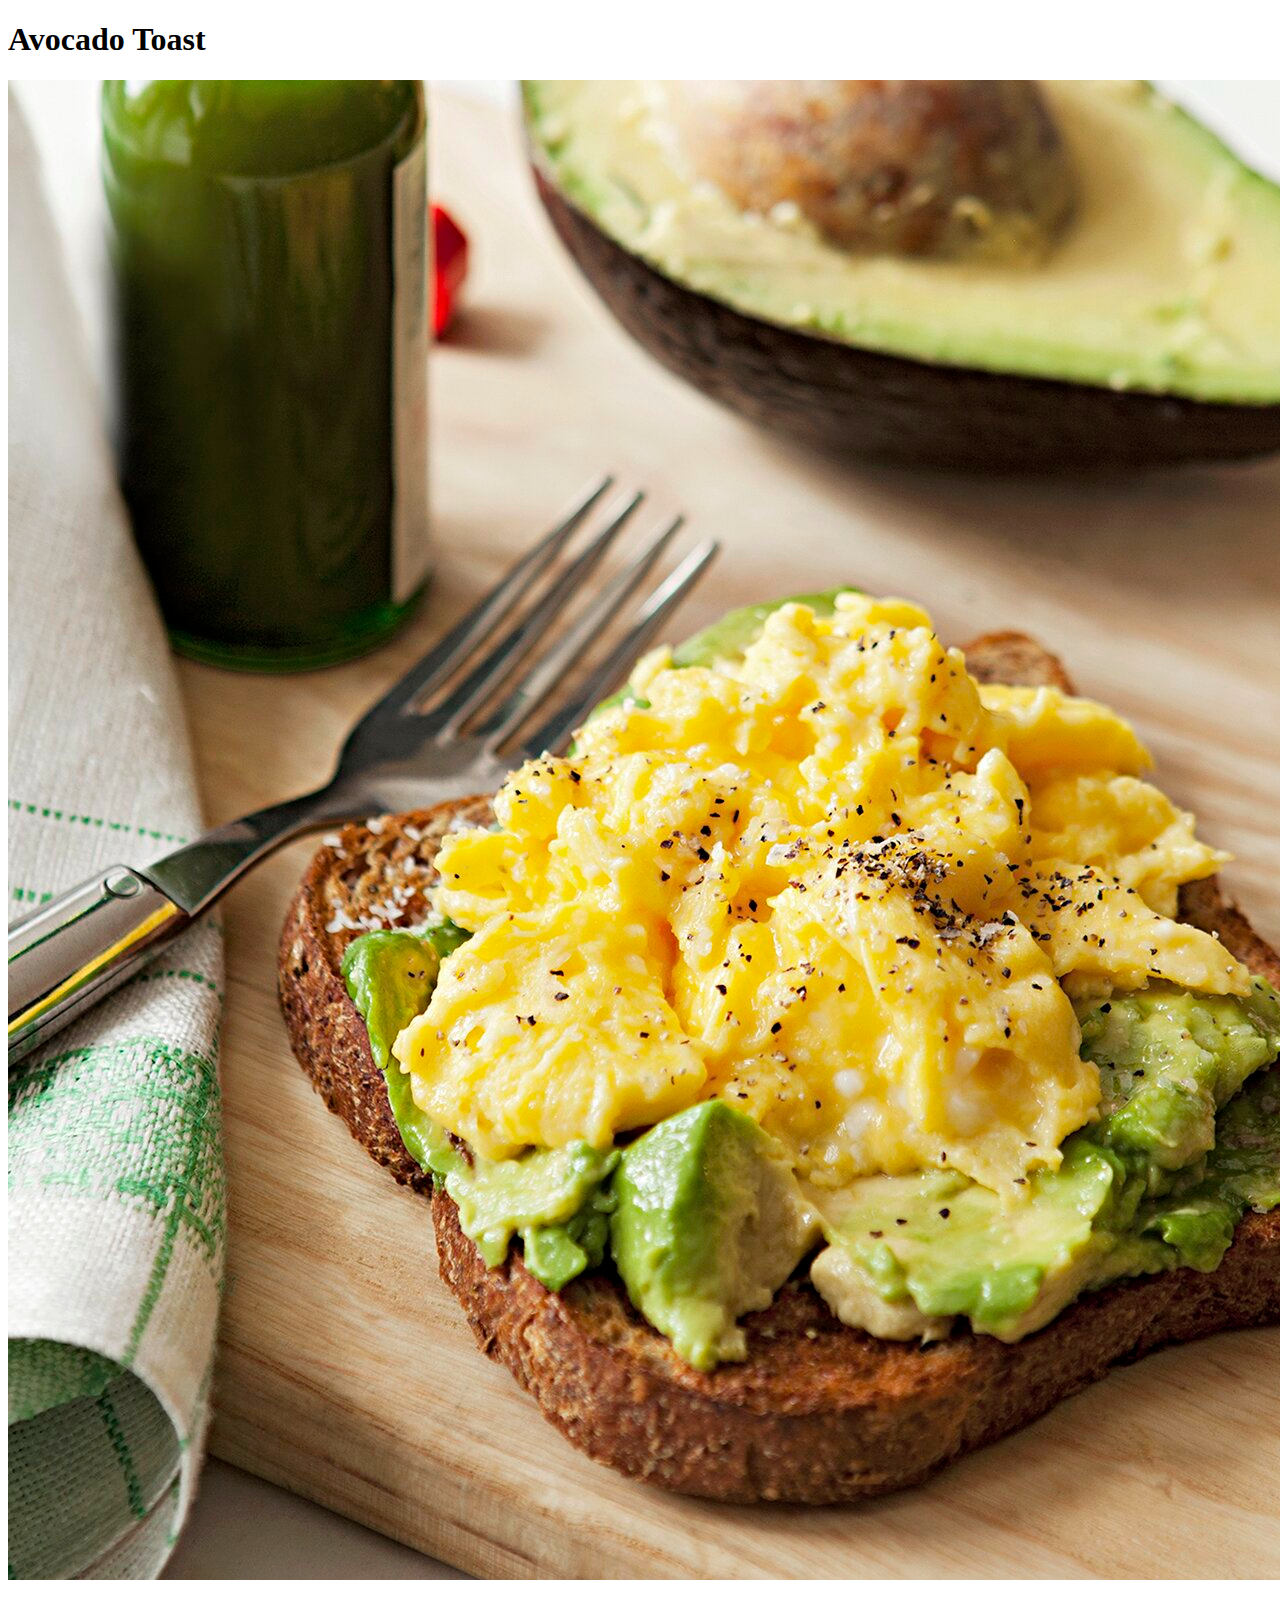
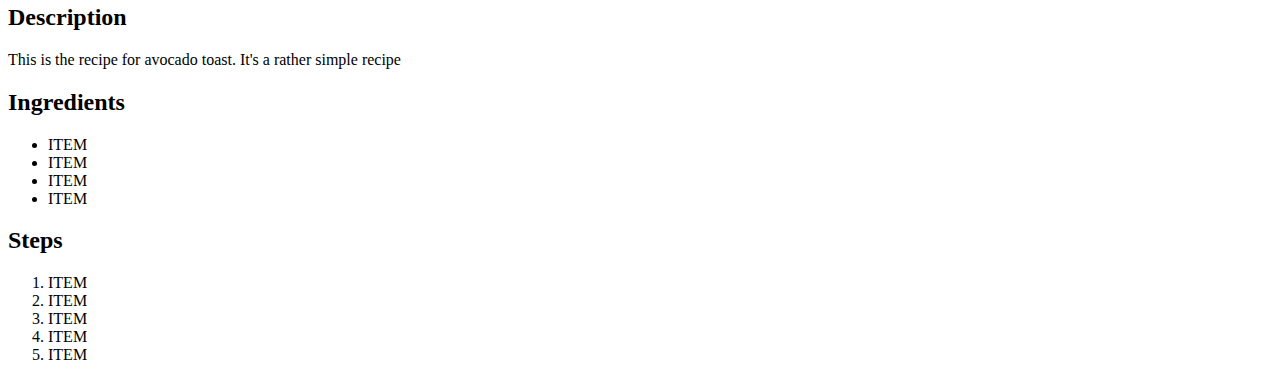
==== recipes/avo-toast.html @ 3ffc1f07 "first commit" ====
<!DOCTYPE html>
<html lang="en">
<head>
    <meta charset="utf-8">
    <meta http-equiv="X-UA-Compatible" content="IE=edge">
    <meta name="viewport" content="width=device-width, initial-scale=1.0">
    <title>Avocado Toast</title>
</head>

<body>
    <h1>Avocado Toast</h1>
    <img src="../images/Toasty.jpeg" alt="A piece of toast bread with avocado and scrambled eggs spread on top of it">
    <h2>Description</h2>
    <p>This is the recipe for avocado toast. It's a rather simple recipe  </p>
    
        <h2>Ingredients</h2>
        <ul>
        <li>ITEM</li>
        <li>ITEM</li>
        <li>ITEM</li>
        <li>ITEM</li>
        </ul>
    
    <h2>Steps</h2>
    <ol>
        <li>ITEM</li>
        <li>ITEM</li>
        <li>ITEM</li>
        <li>ITEM</li>
        <li>ITEM</li>
    </ol>



</body>



</html>
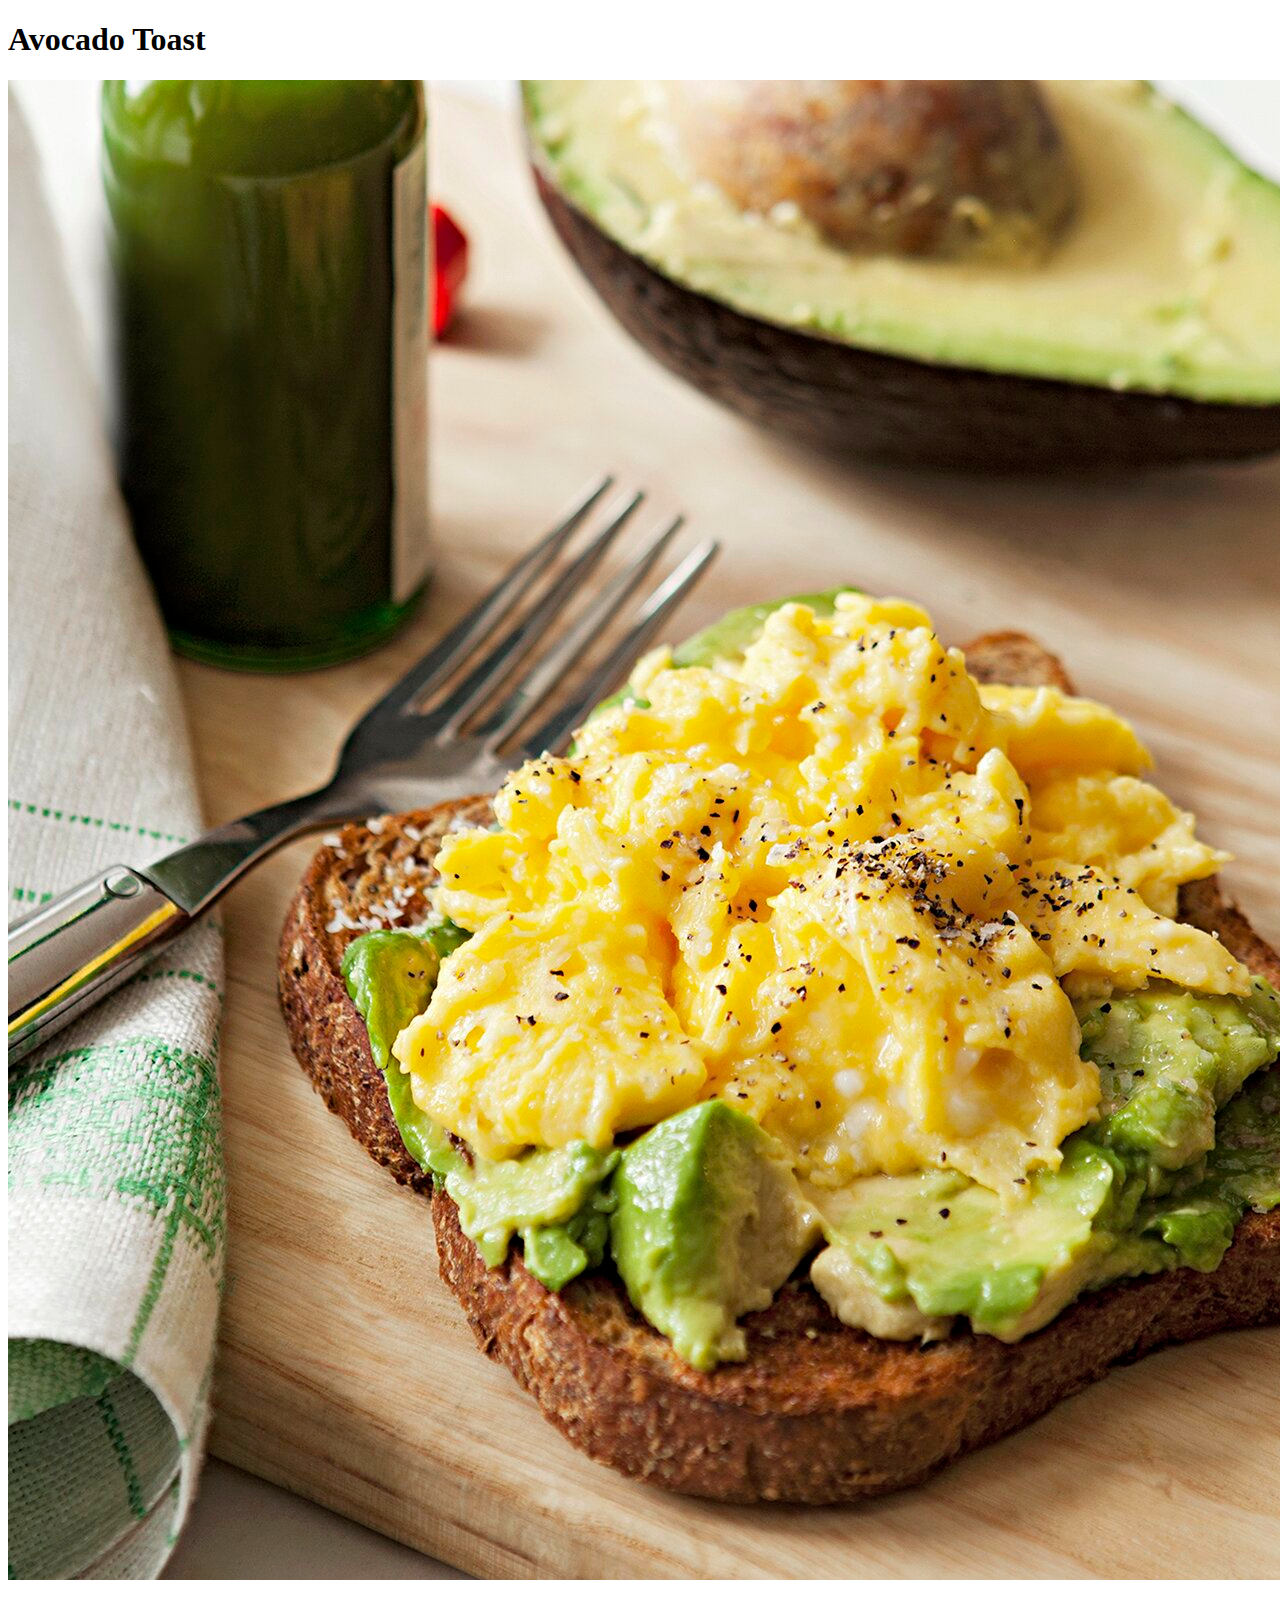
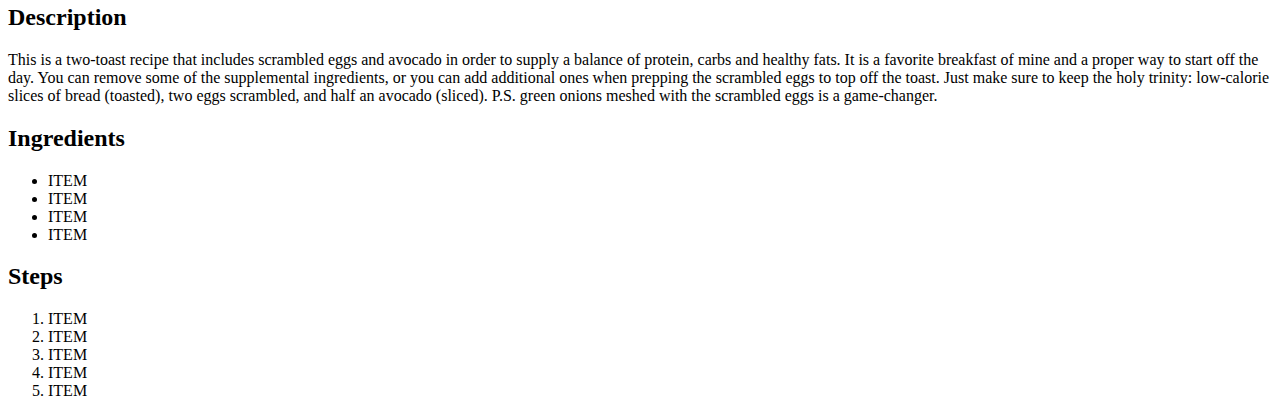
==== commit 85227733: "Add description of the recipe" ====
--- a/recipes/avo-toast.html
+++ b/recipes/avo-toast.html
@@ -11,7 +11,10 @@
     <h1>Avocado Toast</h1>
     <img src="../images/Toasty.jpeg" alt="A piece of toast bread with avocado and scrambled eggs spread on top of it">
     <h2>Description</h2>
-    <p>This is the recipe for avocado toast. It's a rather simple recipe  </p>
+    <p>This is a two-toast recipe that includes scrambled eggs and avocado in order to supply a balance of protein, carbs and healthy fats. 
+    It is a favorite breakfast of mine and a proper way to start off the day. You can remove some of the supplemental ingredients, or you can
+add additional ones when prepping the scrambled eggs to top off the toast. Just make sure to keep the holy trinity: low-calorie slices of bread (toasted),
+two eggs scrambled, and half an avocado (sliced). P.S. green onions meshed with the scrambled eggs is a game-changer. </p>
     
         <h2>Ingredients</h2>
         <ul>
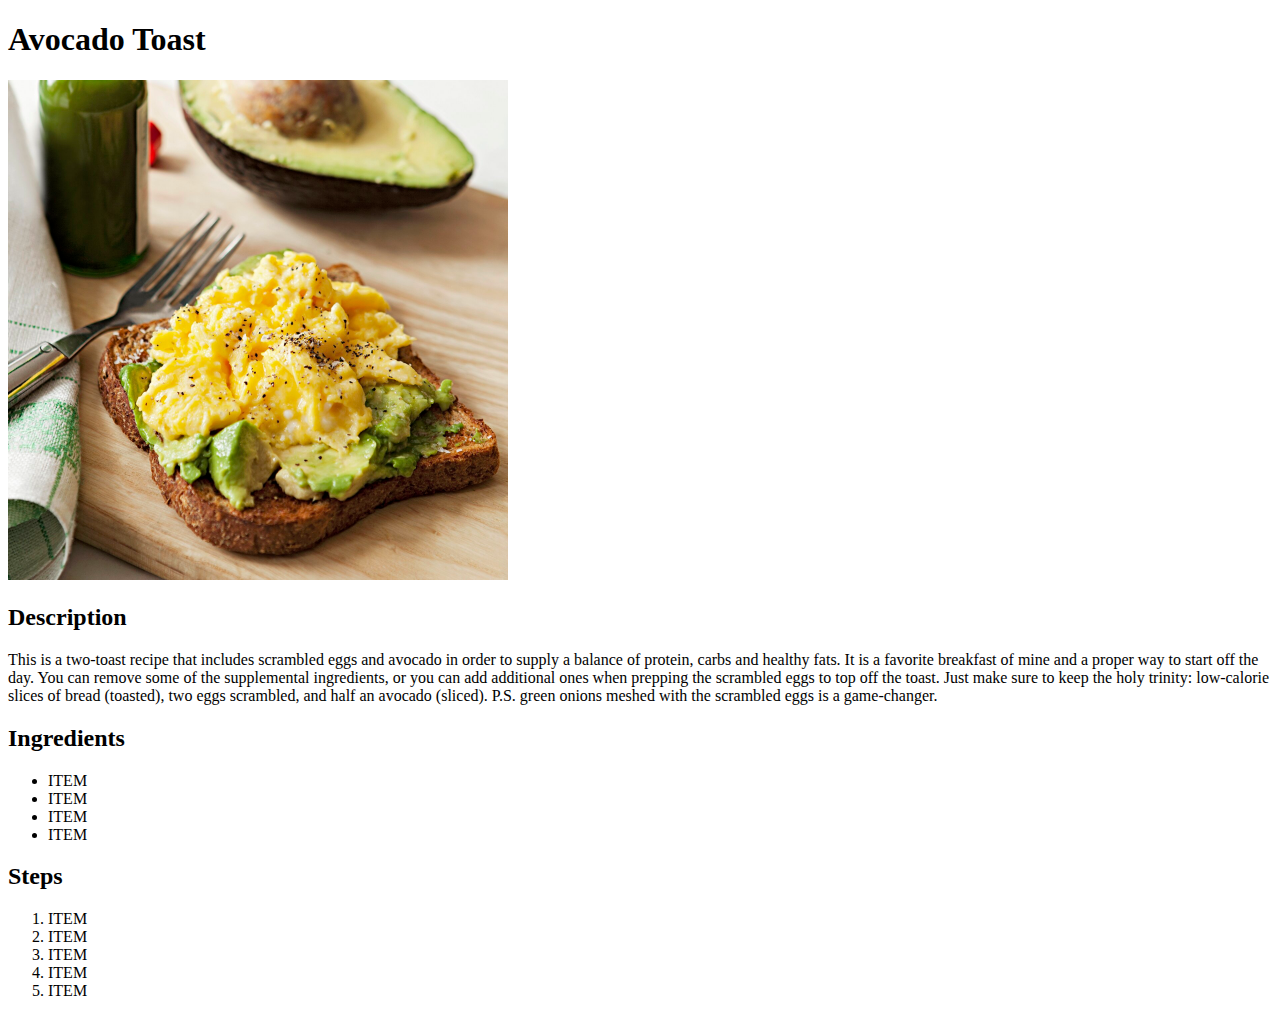
==== commit 511552f9: "adjust image sizes" ====
--- a/recipes/avo-toast.html
+++ b/recipes/avo-toast.html
@@ -9,7 +9,7 @@
 
 <body>
     <h1>Avocado Toast</h1>
-    <img src="../images/Toasty.jpeg" alt="A piece of toast bread with avocado and scrambled eggs spread on top of it">
+    <img src="../images/Toasty.jpeg" width="500" alt="A piece of toast bread with avocado and scrambled eggs spread on top of it">
     <h2>Description</h2>
     <p>This is a two-toast recipe that includes scrambled eggs and avocado in order to supply a balance of protein, carbs and healthy fats. 
     It is a favorite breakfast of mine and a proper way to start off the day. You can remove some of the supplemental ingredients, or you can
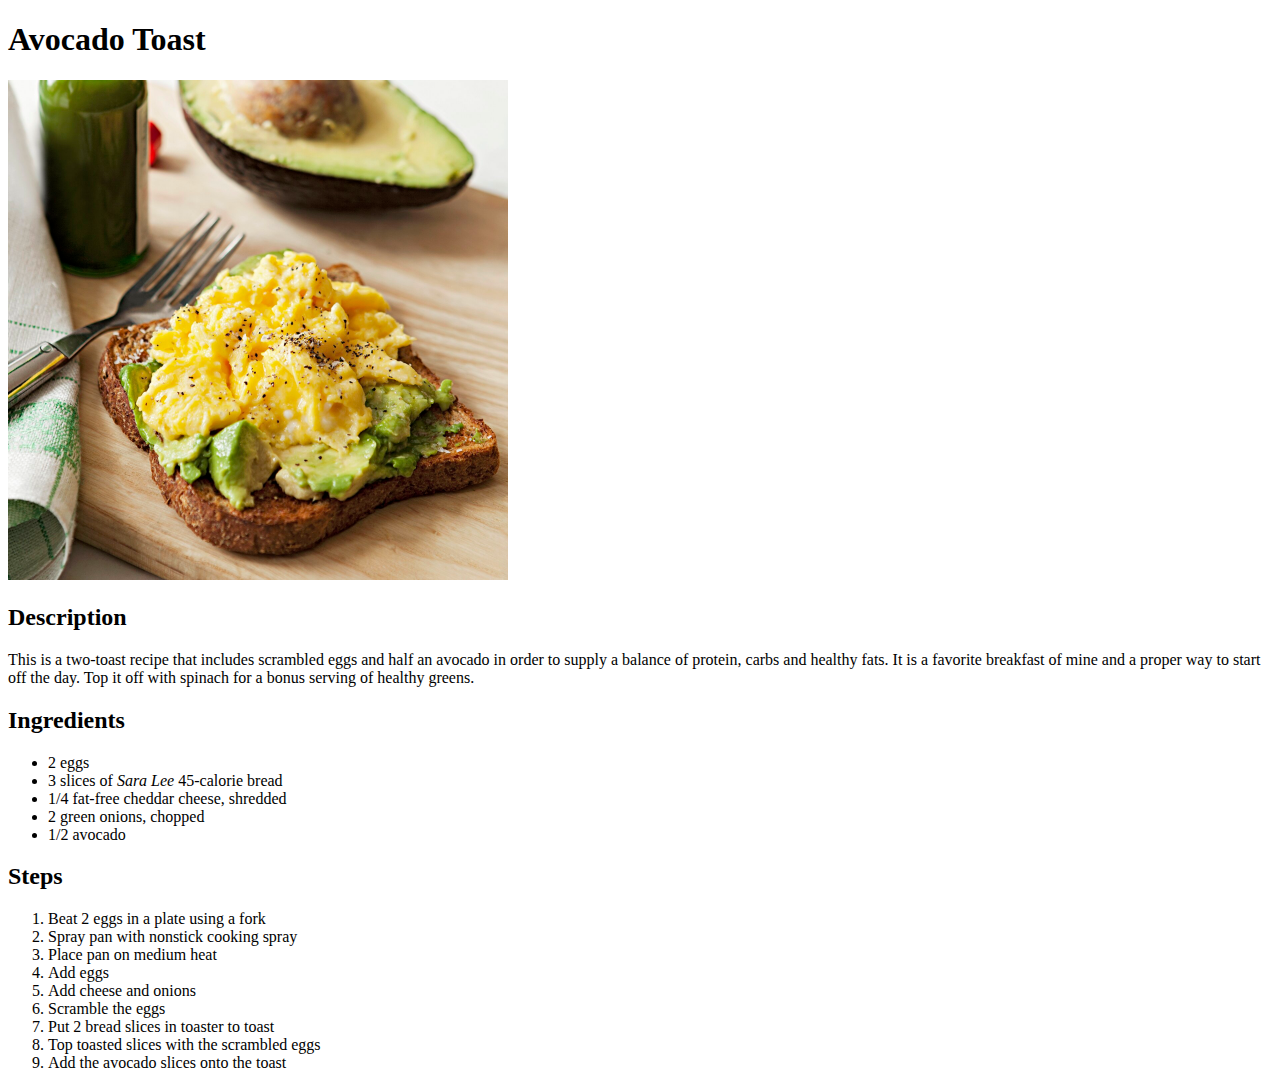
==== commit 0aefda2d: "finish content" ====
--- a/recipes/avo-toast.html
+++ b/recipes/avo-toast.html
@@ -11,26 +11,31 @@
     <h1>Avocado Toast</h1>
     <img src="../images/Toasty.jpeg" width="500" alt="A piece of toast bread with avocado and scrambled eggs spread on top of it">
     <h2>Description</h2>
-    <p>This is a two-toast recipe that includes scrambled eggs and avocado in order to supply a balance of protein, carbs and healthy fats. 
-    It is a favorite breakfast of mine and a proper way to start off the day. You can remove some of the supplemental ingredients, or you can
-add additional ones when prepping the scrambled eggs to top off the toast. Just make sure to keep the holy trinity: low-calorie slices of bread (toasted),
-two eggs scrambled, and half an avocado (sliced). P.S. green onions meshed with the scrambled eggs is a game-changer. </p>
+    <p>This is a two-toast recipe that includes scrambled eggs and half an avocado in order to supply a balance of protein, carbs and healthy fats. 
+    It is a favorite breakfast of mine and a proper way to start off the day. Top it off with spinach for a bonus serving of healthy greens.   </p>
     
         <h2>Ingredients</h2>
         <ul>
-        <li>ITEM</li>
-        <li>ITEM</li>
-        <li>ITEM</li>
-        <li>ITEM</li>
+        <li>2 eggs</li>
+        <li>3 slices of <em>Sara Lee</em> 45-calorie bread</li>
+        <li>1/4 fat-free cheddar cheese, shredded</li>
+        <li>2 green onions, chopped</li>
+        <li>1/2 avocado</li>
+
         </ul>
     
     <h2>Steps</h2>
     <ol>
-        <li>ITEM</li>
-        <li>ITEM</li>
-        <li>ITEM</li>
-        <li>ITEM</li>
-        <li>ITEM</li>
+        
+        <li>Beat 2 eggs in a plate using a fork</li>
+        <li>Spray pan with nonstick cooking spray</li>
+        <li>Place pan on medium heat</li>
+        <li>Add eggs</li>
+        <li>Add cheese and onions</li>
+        <li>Scramble the eggs</li>
+        <li>Put 2 bread slices in toaster to toast</li>
+        <li>Top toasted slices with the scrambled eggs</li>
+        <li>Add the avocado slices onto the toast</li>
     </ol>
 
 
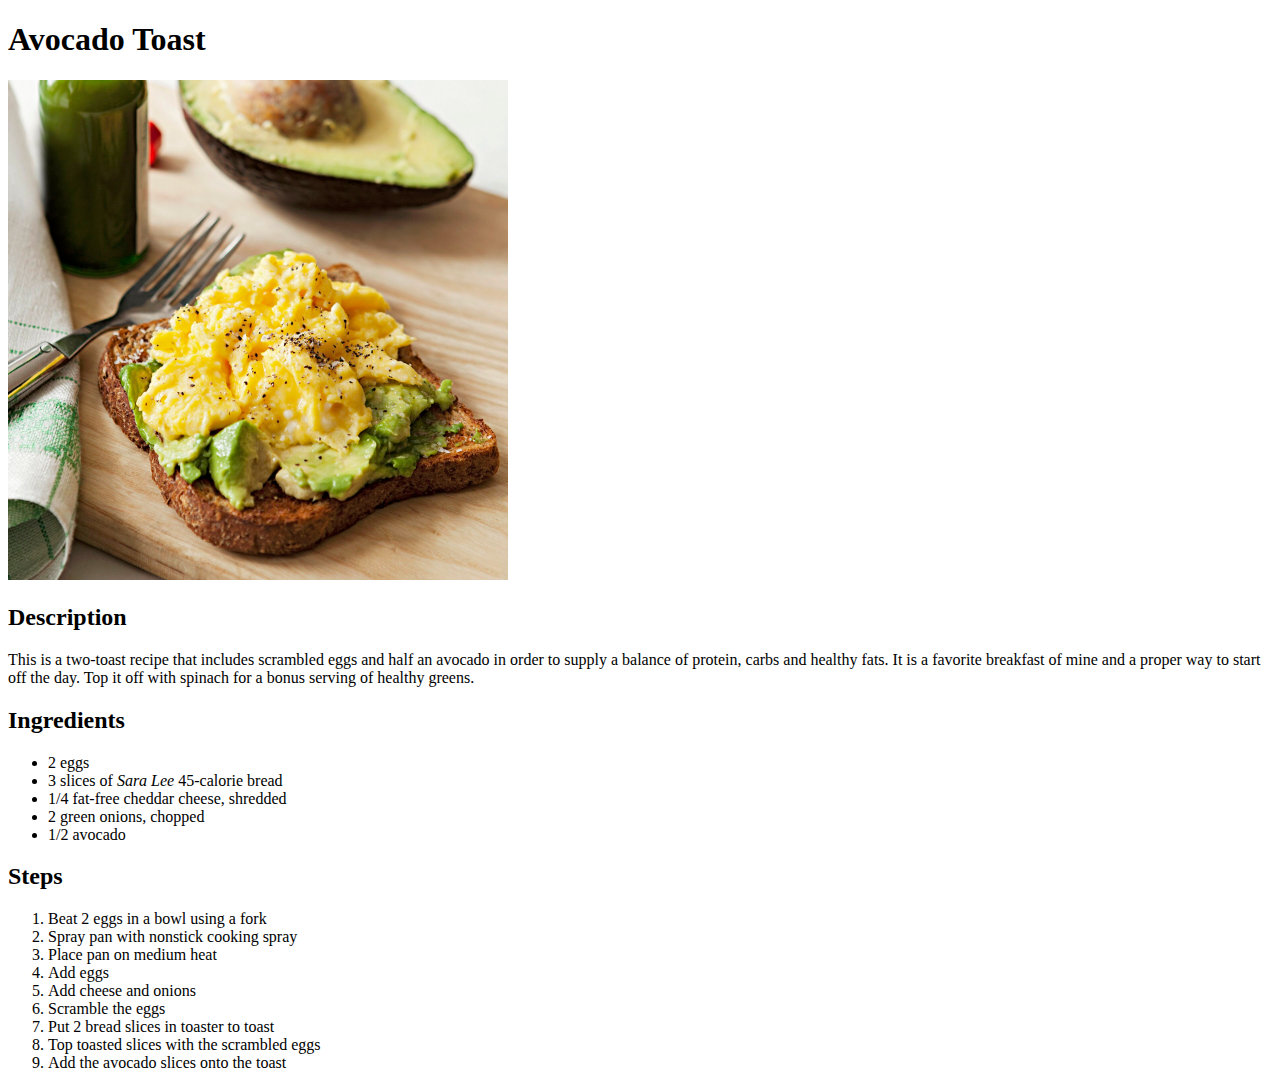
==== commit 1cc1626a: "Fine tune grammar and content" ====
--- a/recipes/avo-toast.html
+++ b/recipes/avo-toast.html
@@ -27,7 +27,7 @@
     <h2>Steps</h2>
     <ol>
         
-        <li>Beat 2 eggs in a plate using a fork</li>
+        <li>Beat 2 eggs in a bowl using a fork</li>
         <li>Spray pan with nonstick cooking spray</li>
         <li>Place pan on medium heat</li>
         <li>Add eggs</li>
